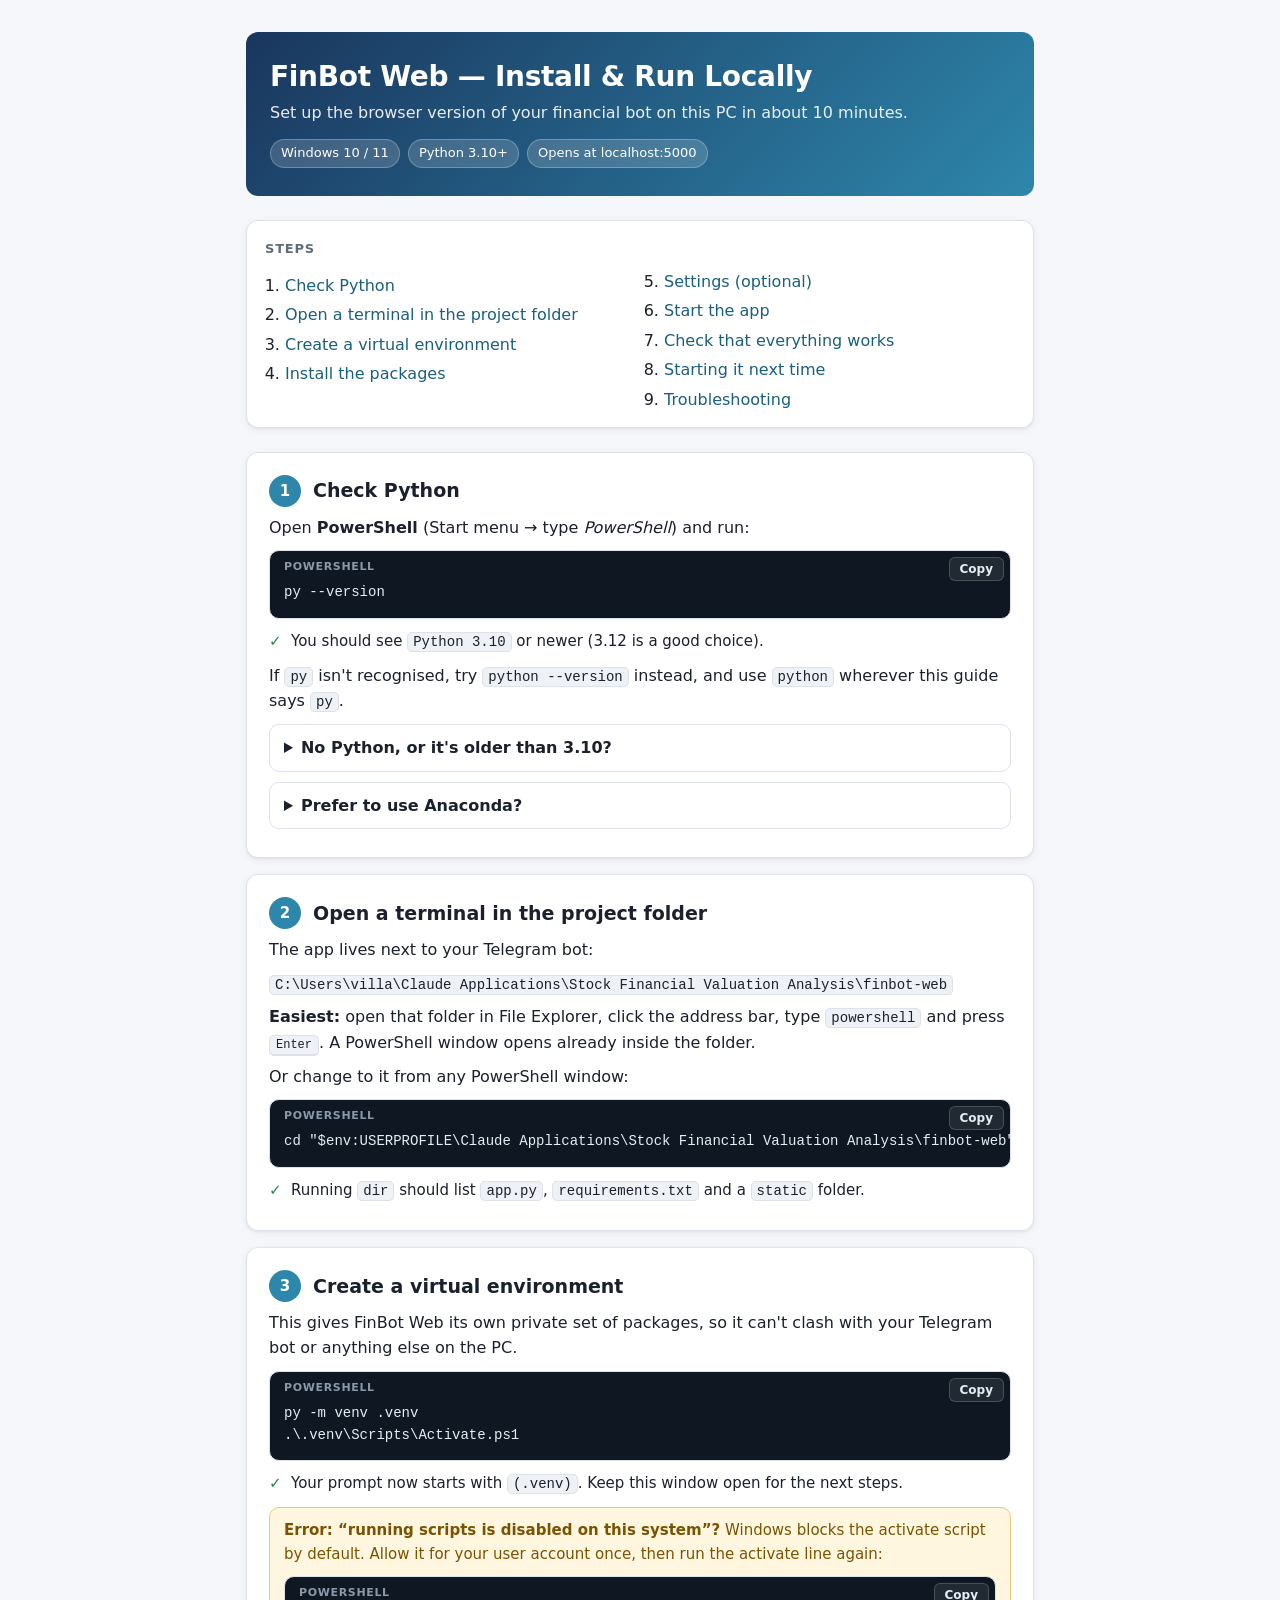
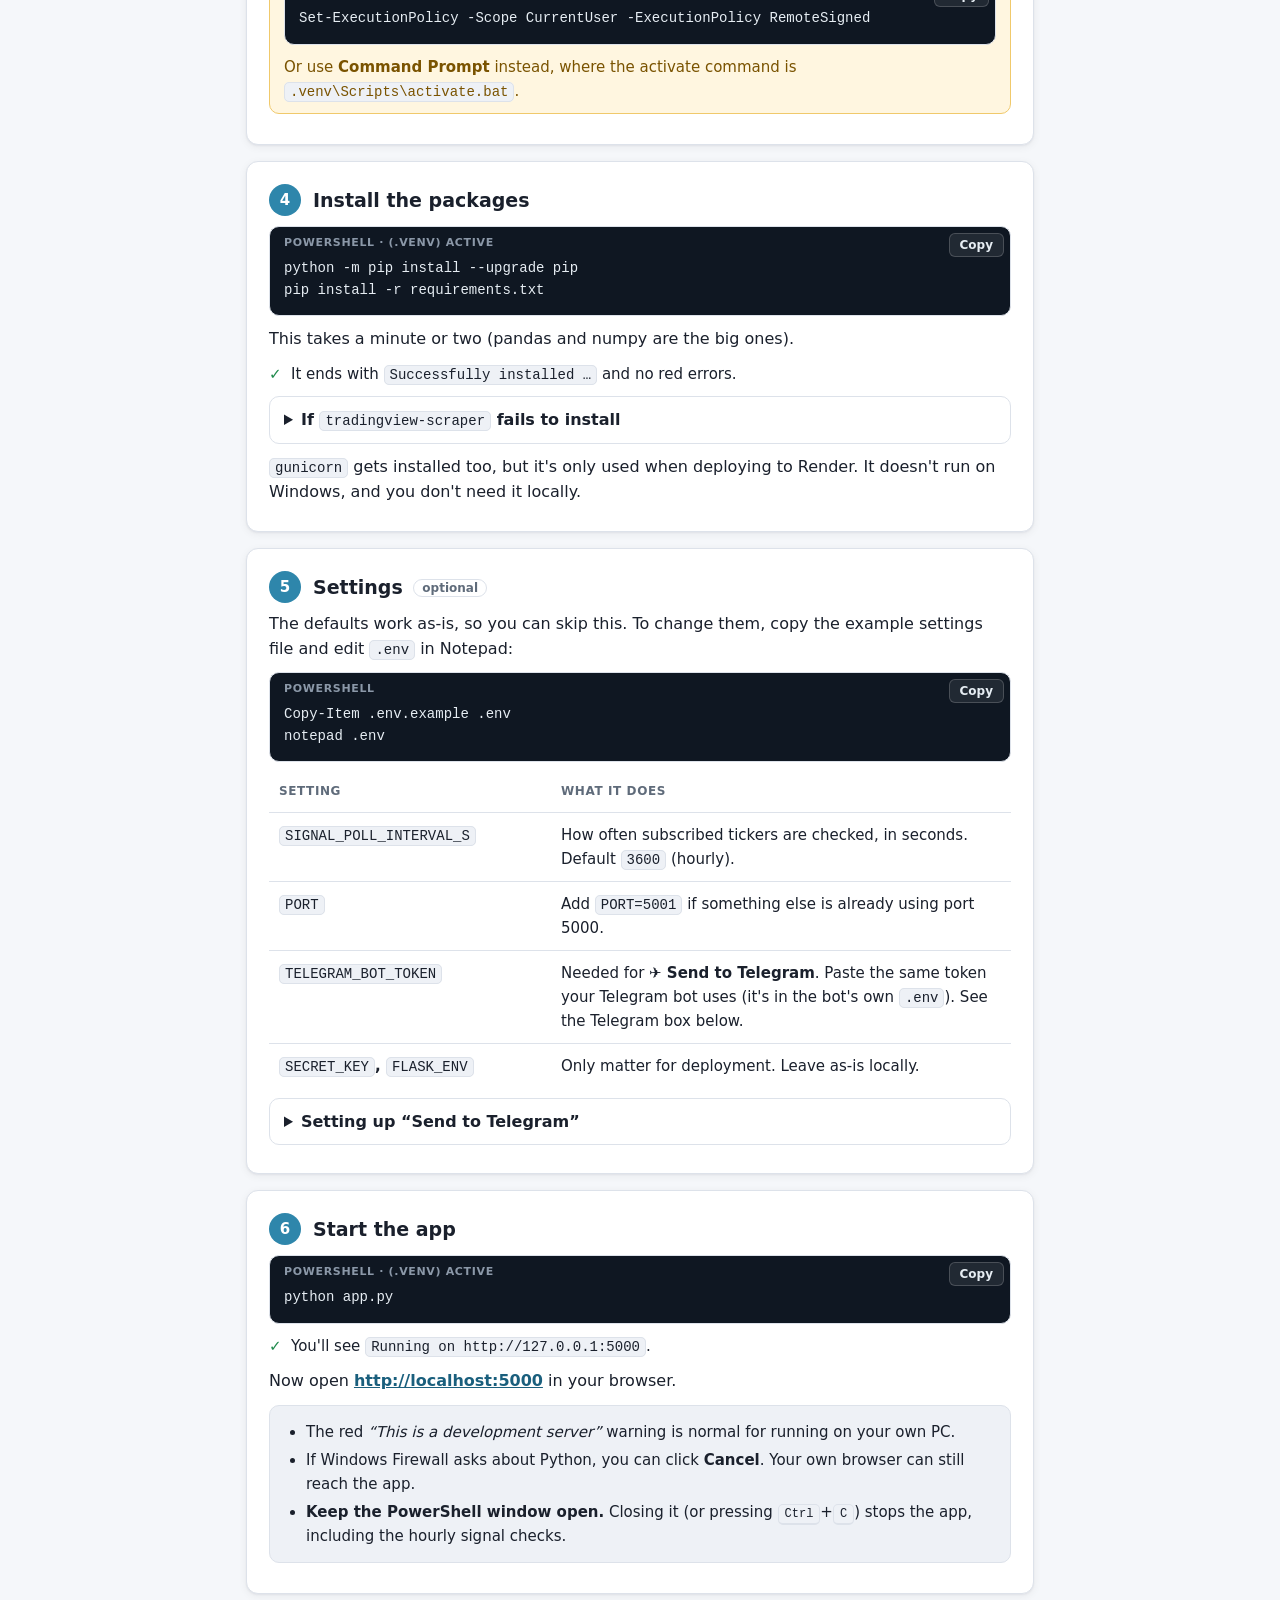
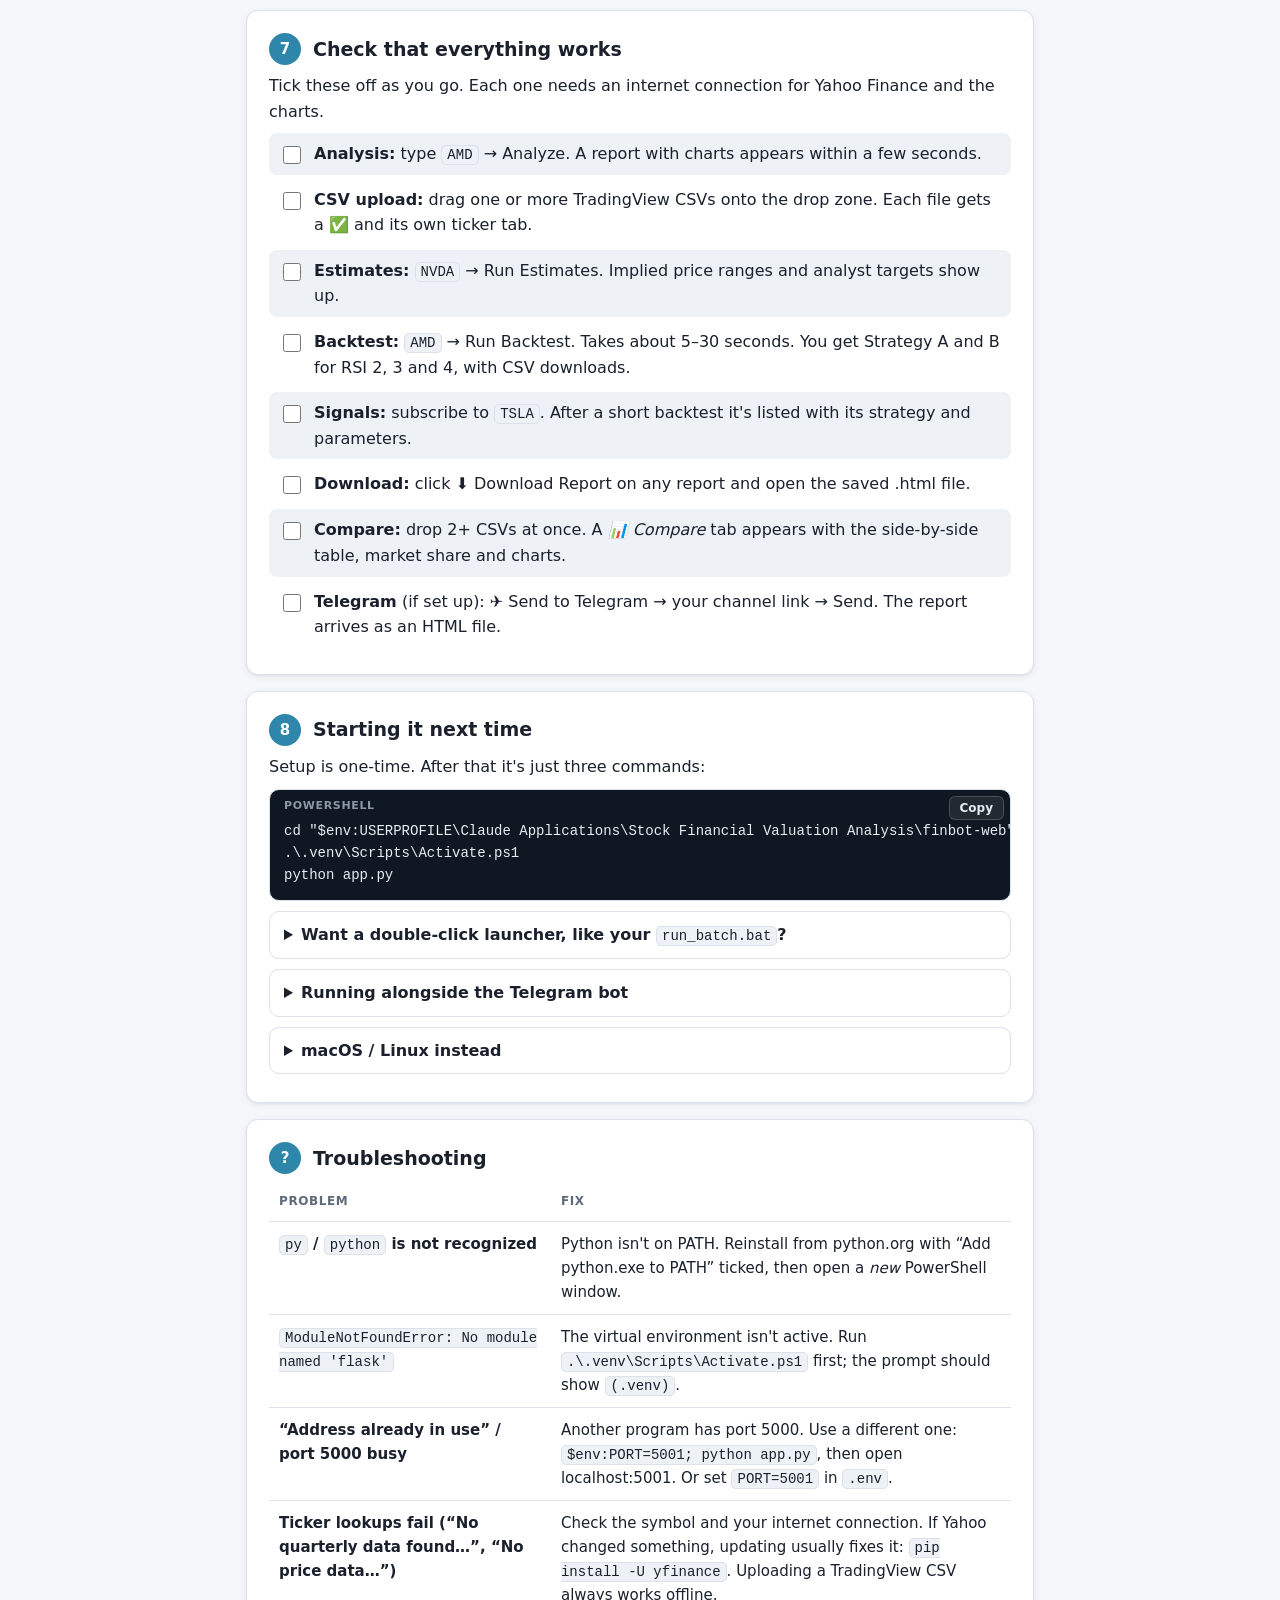
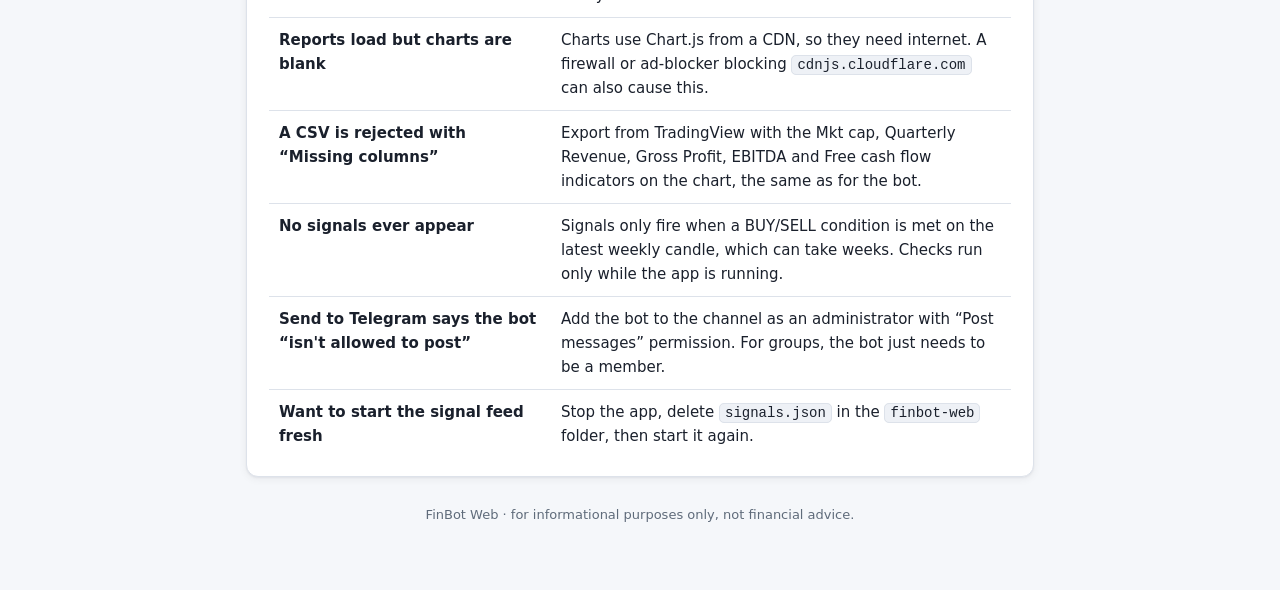
==== INSTALL.html @ ec4ba1fb "Add files via upload" ====
<!doctype html>
<html lang="en">
<head>
<meta charset="utf-8">
<meta name="viewport" content="width=device-width, initial-scale=1">
<title>FinBot Web — Local Install</title>
<style>
  :root {
    --bg: #f5f7fa; --surface: #ffffff; --surface-2: #eef1f6; --border: #dde2ea;
    --text: #1a202c; --muted: #5f6b7a; --accent: #2E86AB; --accent-ink: #1a5f7d;
    --ok: #1f8a4c; --warn-bg: #fff6e0; --warn-border: #f0c96b; --warn-ink: #7a5300;
    --code-bg: #0f1722; --code-ink: #e6edf3; --code-muted: #8b98a8;
    --radius: 12px; --shadow: 0 1px 2px rgba(16,24,40,.05), 0 2px 8px rgba(16,24,40,.06);
    color-scheme: light;
  }
  @media (prefers-color-scheme: dark) {
    :root:not([data-theme="light"]) {
      --bg: #0f1117; --surface: #171a22; --surface-2: #1f2430; --border: #2c3240;
      --text: #e5e9f0; --muted: #9aa4b2; --accent: #5ab0d6; --accent-ink: #8fcbe6;
      --ok: #45c47d; --warn-bg: #2d2513; --warn-border: #6b5520; --warn-ink: #f2d38a;
      --code-bg: #0a0d12; --code-ink: #e6edf3; --code-muted: #7d8898;
      --shadow: 0 1px 2px rgba(0,0,0,.4); color-scheme: dark;
    }
  }
  :root[data-theme="dark"] {
    --bg: #0f1117; --surface: #171a22; --surface-2: #1f2430; --border: #2c3240;
    --text: #e5e9f0; --muted: #9aa4b2; --accent: #5ab0d6; --accent-ink: #8fcbe6;
    --ok: #45c47d; --warn-bg: #2d2513; --warn-border: #6b5520; --warn-ink: #f2d38a;
    --code-bg: #0a0d12; --code-ink: #e6edf3; --code-muted: #7d8898;
    --shadow: 0 1px 2px rgba(0,0,0,.4); color-scheme: dark;
  }
  * { box-sizing: border-box; }
  html, body { margin: 0; }
  body {
    background: var(--bg); color: var(--text);
    font: 16px/1.6 -apple-system, BlinkMacSystemFont, "Segoe UI", system-ui, Roboto, sans-serif;
    -webkit-font-smoothing: antialiased;
  }
  .wrap { max-width: 820px; margin: 0 auto; padding: 32px 16px 64px; }
  header.hero {
    background: linear-gradient(135deg, #1a365d 0%, #2E86AB 100%); color: #fff;
    border-radius: var(--radius); padding: 28px 24px; margin-bottom: 24px;
  }
  .hero h1 { margin: 0 0 6px; font-size: 28px; line-height: 1.2; letter-spacing: -.3px; }
  .hero p { margin: 0; opacity: .9; }
  .hero .meta { margin-top: 14px; display: flex; flex-wrap: wrap; gap: 8px; }
  .pill { background: rgba(255,255,255,.16); border: 1px solid rgba(255,255,255,.25);
          padding: 3px 10px; border-radius: 999px; font-size: 13px; }

  nav.toc { background: var(--surface); border: 1px solid var(--border); border-radius: var(--radius);
            padding: 14px 18px; margin-bottom: 24px; box-shadow: var(--shadow); }
  nav.toc strong { font-size: 13px; text-transform: uppercase; letter-spacing: .06em; color: var(--muted); }
  nav.toc ol { margin: 8px 0 0; padding-left: 20px; columns: 2; column-gap: 28px; }
  @media (max-width: 560px) { nav.toc ol { columns: 1; } }
  nav.toc a { color: var(--accent-ink); text-decoration: none; }
  nav.toc a:hover { text-decoration: underline; }

  section.step { background: var(--surface); border: 1px solid var(--border); border-radius: var(--radius);
                 padding: 22px 22px 18px; margin-bottom: 16px; box-shadow: var(--shadow); scroll-margin-top: 12px; }
  .step-head { display: flex; align-items: center; gap: 12px; margin-bottom: 8px; }
  .num { flex: none; width: 32px; height: 32px; border-radius: 50%; background: var(--accent); color: #fff;
         display: grid; place-items: center; font-weight: 700; font-size: 15px; }
  .step-head h2 { margin: 0; font-size: 19px; line-height: 1.3; }
  .step-head .opt { font-size: 12px; font-weight: 600; color: var(--muted); border: 1px solid var(--border);
                    border-radius: 999px; padding: 1px 8px; margin-left: 4px; vertical-align: 2px; }
  section.step p, section.step li { color: var(--text); }
  .muted { color: var(--muted); }
  p { margin: 8px 0; }
  ul, ol { margin: 8px 0; padding-left: 22px; }
  li { margin: 4px 0; }
  kbd { font: 12px/1 Consolas, "Cascadia Mono", Menlo, monospace; border: 1px solid var(--border);
        border-bottom-width: 2px; border-radius: 5px; padding: 2px 6px; background: var(--surface-2); }
  code.inline { font: 14px Consolas, "Cascadia Mono", Menlo, monospace; background: var(--surface-2);
                border: 1px solid var(--border); border-radius: 5px; padding: 1px 5px; overflow-wrap: anywhere; }

  .code { position: relative; margin: 10px 0; border-radius: 10px; background: var(--code-bg);
          border: 1px solid var(--border); overflow: hidden; }
  .code .label { font: 600 11px/1 system-ui, sans-serif; letter-spacing: .06em; text-transform: uppercase;
                 color: var(--code-muted); padding: 10px 14px 0; }
  .code pre { margin: 0; padding: 10px 14px 14px; overflow-x: auto; color: var(--code-ink);
              font: 14px/1.55 Consolas, "Cascadia Mono", Menlo, monospace; tab-size: 2; }
  .code pre .c { color: var(--code-muted); }
  .copy { position: absolute; top: 6px; right: 6px; font: 600 12px system-ui, sans-serif; cursor: pointer;
          color: var(--code-ink); background: rgba(255,255,255,.08); border: 1px solid rgba(255,255,255,.18);
          border-radius: 6px; padding: 4px 10px; }
  .copy:hover { background: rgba(255,255,255,.16); }
  .copy.done { color: #7fe0a6; border-color: #3c8a5c; }

  .callout { border: 1px solid var(--warn-border); background: var(--warn-bg); color: var(--warn-ink);
             border-radius: 10px; padding: 10px 14px; margin: 12px 0; font-size: 15px; }
  .callout strong { color: inherit; }
  .callout.info { border-color: var(--border); background: var(--surface-2); color: var(--text); }

  .see { position: relative; padding-left: 22px; margin: 10px 0; font-size: 15px; overflow-wrap: anywhere; }
  .see::before { content: "✓"; position: absolute; left: 0; top: 0; color: var(--ok); font-weight: 700; }

  details { border: 1px solid var(--border); border-radius: 10px; padding: 0 14px; margin: 10px 0; background: var(--surface); }
  details[open] { padding-bottom: 10px; }
  summary { cursor: pointer; padding: 10px 0; font-weight: 600; }

  ul.checks { list-style: none; padding: 0; }
  ul.checks li { display: flex; gap: 10px; align-items: flex-start; padding: 8px 10px; border-radius: 8px; }
  ul.checks li:nth-child(odd) { background: var(--surface-2); }
  ul.checks input { margin-top: 5px; width: 18px; height: 18px; accent-color: var(--ok); flex: none; }
  ul.checks label { cursor: pointer; min-width: 0; overflow-wrap: anywhere; }
  ul.checks input:checked + label { color: var(--muted); text-decoration: line-through; }

  table { width: 100%; border-collapse: collapse; font-size: 15px; }
  th, td { text-align: left; vertical-align: top; padding: 10px 10px; border-bottom: 1px solid var(--border); }
  th { font-size: 12px; text-transform: uppercase; letter-spacing: .05em; color: var(--muted); }
  tr:last-child td { border-bottom: none; }
  td:first-child { font-weight: 600; width: 38%; }
  @media (max-width: 560px) {
    table, tbody, tr, td { display: block; width: 100% !important; }
    thead { display: none; }
    tr { border-bottom: 1px solid var(--border); padding: 6px 0; }
    td { border: none; padding: 4px 0; }
  }
  footer { color: var(--muted); font-size: 13px; text-align: center; margin-top: 28px; }
  a { color: var(--accent-ink); }
</style>
</head>
<body>
<div class="wrap">

<header class="hero">
  <h1>FinBot Web — Install &amp; Run Locally</h1>
  <p>Set up the browser version of your financial bot on this PC in about 10 minutes.</p>
  <div class="meta">
    <span class="pill">Windows 10 / 11</span>
    <span class="pill">Python 3.10+</span>
    <span class="pill">Opens at localhost:5000</span>
  </div>
</header>

<nav class="toc" aria-label="Steps">
  <strong>Steps</strong>
  <ol>
    <li><a href="#s1">Check Python</a></li>
    <li><a href="#s2">Open a terminal in the project folder</a></li>
    <li><a href="#s3">Create a virtual environment</a></li>
    <li><a href="#s4">Install the packages</a></li>
    <li><a href="#s5">Settings (optional)</a></li>
    <li><a href="#s6">Start the app</a></li>
    <li><a href="#s7">Check that everything works</a></li>
    <li><a href="#s8">Starting it next time</a></li>
    <li><a href="#trouble">Troubleshooting</a></li>
  </ol>
</nav>

<!-- 1 -->
<section class="step" id="s1">
  <div class="step-head"><div class="num">1</div><h2>Check Python</h2></div>
  <p>Open <strong>PowerShell</strong> (Start menu → type <em>PowerShell</em>) and run:</p>
  <div class="code"><div class="label">PowerShell</div><button class="copy">Copy</button><pre>py --version</pre></div>
  <div class="see">You should see <code class="inline">Python 3.10</code> or newer (3.12 is a good choice).</div>
  <p class="muted">If <code class="inline">py</code> isn't recognised, try <code class="inline">python --version</code> instead, and use <code class="inline">python</code> wherever this guide says <code class="inline">py</code>.</p>
  <details>
    <summary>No Python, or it's older than 3.10?</summary>
    <ol>
      <li>Download the Windows installer from <a href="https://www.python.org/downloads/" target="_blank" rel="noopener">python.org/downloads</a>.</li>
      <li>On the first screen, tick <strong>“Add python.exe to PATH”</strong>, then click <strong>Install Now</strong>.</li>
      <li>Close and reopen PowerShell, then run <code class="inline">py --version</code> again.</li>
    </ol>
  </details>
  <details>
    <summary>Prefer to use Anaconda?</summary>
    <p>That works too. In <strong>Anaconda Prompt</strong>, create and activate an environment, then skip Step 3:</p>
    <div class="code"><div class="label">Anaconda Prompt</div><button class="copy">Copy</button><pre>conda create -n finbot python=3.12 -y
conda activate finbot</pre></div>
  </details>
</section>

<!-- 2 -->
<section class="step" id="s2">
  <div class="step-head"><div class="num">2</div><h2>Open a terminal in the project folder</h2></div>
  <p>The app lives next to your Telegram bot:</p>
  <p><code class="inline">C:\Users\villa\Claude Applications\Stock Financial Valuation Analysis\finbot-web</code></p>
  <p><strong>Easiest:</strong> open that folder in File Explorer, click the address bar, type <code class="inline">powershell</code> and press <kbd>Enter</kbd>. A PowerShell window opens already inside the folder.</p>
  <p>Or change to it from any PowerShell window:</p>
  <div class="code"><div class="label">PowerShell</div><button class="copy">Copy</button><pre>cd "$env:USERPROFILE\Claude Applications\Stock Financial Valuation Analysis\finbot-web"</pre></div>
  <div class="see">Running <code class="inline">dir</code> should list <code class="inline">app.py</code>, <code class="inline">requirements.txt</code> and a <code class="inline">static</code> folder.</div>
</section>

<!-- 3 -->
<section class="step" id="s3">
  <div class="step-head"><div class="num">3</div><h2>Create a virtual environment</h2></div>
  <p>This gives FinBot Web its own private set of packages, so it can't clash with your Telegram bot or anything else on the PC.</p>
  <div class="code"><div class="label">PowerShell</div><button class="copy">Copy</button><pre>py -m venv .venv
.\.venv\Scripts\Activate.ps1</pre></div>
  <div class="see">Your prompt now starts with <code class="inline">(.venv)</code>. Keep this window open for the next steps.</div>
  <div class="callout"><strong>Error: “running scripts is disabled on this system”?</strong> Windows blocks the activate script by default. Allow it for your user account once, then run the activate line again:
    <div class="code"><div class="label">PowerShell</div><button class="copy">Copy</button><pre>Set-ExecutionPolicy -Scope CurrentUser -ExecutionPolicy RemoteSigned</pre></div>
    Or use <strong>Command Prompt</strong> instead, where the activate command is <code class="inline">.venv\Scripts\activate.bat</code>.
  </div>
</section>

<!-- 4 -->
<section class="step" id="s4">
  <div class="step-head"><div class="num">4</div><h2>Install the packages</h2></div>
  <div class="code"><div class="label">PowerShell · (.venv) active</div><button class="copy">Copy</button><pre>python -m pip install --upgrade pip
pip install -r requirements.txt</pre></div>
  <p class="muted">This takes a minute or two (pandas and numpy are the big ones).</p>
  <div class="see">It ends with <code class="inline">Successfully installed …</code> and no red errors.</div>
  <details>
    <summary>If <code class="inline">tradingview-scraper</code> fails to install</summary>
    <p>It's optional. It only adds next-quarter estimates to reports built from a typed ticker, and the app runs fine without it. Install everything else with:</p>
    <div class="code"><div class="label">PowerShell · (.venv) active</div><button class="copy">Copy</button><pre>pip install flask pandas numpy yfinance requests python-dotenv</pre></div>
  </details>
  <p class="muted"><code class="inline">gunicorn</code> gets installed too, but it's only used when deploying to Render. It doesn't run on Windows, and you don't need it locally.</p>
</section>

<!-- 5 -->
<section class="step" id="s5">
  <div class="step-head"><div class="num">5</div><h2>Settings <span class="opt">optional</span></h2></div>
  <p>The defaults work as-is, so you can skip this. To change them, copy the example settings file and edit <code class="inline">.env</code> in Notepad:</p>
  <div class="code"><div class="label">PowerShell</div><button class="copy">Copy</button><pre>Copy-Item .env.example .env
notepad .env</pre></div>
  <table>
    <thead><tr><th>Setting</th><th>What it does</th></tr></thead>
    <tbody>
      <tr><td><code class="inline">SIGNAL_POLL_INTERVAL_S</code></td><td>How often subscribed tickers are checked, in seconds. Default <code class="inline">3600</code> (hourly).</td></tr>
      <tr><td><code class="inline">PORT</code></td><td>Add <code class="inline">PORT=5001</code> if something else is already using port 5000.</td></tr>
      <tr><td><code class="inline">TELEGRAM_BOT_TOKEN</code></td><td>Needed for <strong>✈ Send to Telegram</strong>. Paste the same token your Telegram bot uses (it's in the bot's own <code class="inline">.env</code>). See the Telegram box below.</td></tr>
      <tr><td><code class="inline">SECRET_KEY</code>, <code class="inline">FLASK_ENV</code></td><td>Only matter for deployment. Leave as-is locally.</td></tr>
    </tbody>
  </table>
  <details>
    <summary>Setting up “Send to Telegram”</summary>
    <ol>
      <li>Copy the <code class="inline">TELEGRAM_BOT_TOKEN=…</code> line from your Telegram bot's <code class="inline">.env</code> into this folder's <code class="inline">.env</code>.</li>
      <li>In Telegram, open your channel → <strong>Administrators</strong> → <strong>Add Admin</strong> → pick your bot and allow <strong>Post messages</strong>.</li>
      <li>Restart the app. In the Analysis tab, open a report, click <strong>✈ Send to Telegram</strong>, enter <code class="inline">https://t.me/yourchannel</code> and click Send. Channels you've sent to are remembered.</li>
    </ol>
    <p class="muted">Private invite links (<code class="inline">t.me/+…</code>) don't work for bots. For a private channel, use its numeric ID, which starts with <code class="inline">-100</code>.</p>
  </details>
</section>

<!-- 6 -->
<section class="step" id="s6">
  <div class="step-head"><div class="num">6</div><h2>Start the app</h2></div>
  <div class="code"><div class="label">PowerShell · (.venv) active</div><button class="copy">Copy</button><pre>python app.py</pre></div>
  <div class="see">You'll see <code class="inline">Running on http://127.0.0.1:5000</code>.</div>
  <p>Now open <a href="http://localhost:5000" target="_blank" rel="noopener"><strong>http://localhost:5000</strong></a> in your browser.</p>
  <div class="callout info">
    <ul style="margin:0">
      <li>The red <em>“This is a development server”</em> warning is normal for running on your own PC.</li>
      <li>If Windows Firewall asks about Python, you can click <strong>Cancel</strong>. Your own browser can still reach the app.</li>
      <li><strong>Keep the PowerShell window open.</strong> Closing it (or pressing <kbd>Ctrl</kbd>+<kbd>C</kbd>) stops the app, including the hourly signal checks.</li>
    </ul>
  </div>
</section>

<!-- 7 -->
<section class="step" id="s7">
  <div class="step-head"><div class="num">7</div><h2>Check that everything works</h2></div>
  <p class="muted">Tick these off as you go. Each one needs an internet connection for Yahoo Finance and the charts.</p>
  <ul class="checks" id="checks">
    <li><input type="checkbox" id="c1"><label for="c1"><strong>Analysis:</strong> type <code class="inline">AMD</code> → Analyze. A report with charts appears within a few seconds.</label></li>
    <li><input type="checkbox" id="c2"><label for="c2"><strong>CSV upload:</strong> drag one or more TradingView CSVs onto the drop zone. Each file gets a ✅ and its own ticker tab.</label></li>
    <li><input type="checkbox" id="c3"><label for="c3"><strong>Estimates:</strong> <code class="inline">NVDA</code> → Run Estimates. Implied price ranges and analyst targets show up.</label></li>
    <li><input type="checkbox" id="c4"><label for="c4"><strong>Backtest:</strong> <code class="inline">AMD</code> → Run Backtest. Takes about 5–30 seconds. You get Strategy A and B for RSI 2, 3 and 4, with CSV downloads.</label></li>
    <li><input type="checkbox" id="c5"><label for="c5"><strong>Signals:</strong> subscribe to <code class="inline">TSLA</code>. After a short backtest it's listed with its strategy and parameters.</label></li>
    <li><input type="checkbox" id="c6"><label for="c6"><strong>Download:</strong> click ⬇ Download Report on any report and open the saved .html file.</label></li>
    <li><input type="checkbox" id="c7"><label for="c7"><strong>Compare:</strong> drop 2+ CSVs at once. A <em>📊 Compare</em> tab appears with the side-by-side table, market share and charts.</label></li>
    <li><input type="checkbox" id="c8"><label for="c8"><strong>Telegram</strong> (if set up): ✈ Send to Telegram → your channel link → Send. The report arrives as an HTML file.</label></li>
  </ul>
</section>

<!-- 8 -->
<section class="step" id="s8">
  <div class="step-head"><div class="num">8</div><h2>Starting it next time</h2></div>
  <p>Setup is one-time. After that it's just three commands:</p>
  <div class="code"><div class="label">PowerShell</div><button class="copy">Copy</button><pre>cd "$env:USERPROFILE\Claude Applications\Stock Financial Valuation Analysis\finbot-web"
.\.venv\Scripts\Activate.ps1
python app.py</pre></div>
  <details>
    <summary>Want a double-click launcher, like your <code class="inline">run_batch.bat</code>?</summary>
    <p>Save this as <code class="inline">run_finbot.bat</code> inside the <code class="inline">finbot-web</code> folder. Double-clicking it sets everything up the first time, starts the app, and opens your browser.</p>
    <div class="code"><div class="label">run_finbot.bat</div><button class="copy">Copy</button><pre>@echo off
cd /d "%~dp0"
if not exist ".venv\Scripts\python.exe" (
  echo First run: creating virtual environment and installing packages...
  py -m venv .venv || python -m venv .venv
  ".venv\Scripts\python.exe" -m pip install --upgrade pip
  ".venv\Scripts\python.exe" -m pip install -r requirements.txt
)
<span class="c">rem open the browser a few seconds after the server starts</span>
start "" cmd /c "timeout /t 4 >nul & start http://localhost:5000"
".venv\Scripts\python.exe" app.py
pause</pre></div>
  </details>
  <details>
    <summary>Running alongside the Telegram bot</summary>
    <p>They're fully independent and can run at the same time, each in its own window. The bot keeps its watchers in <code class="inline">notifications.json</code>. The web app keeps subscriptions and the signal feed in <code class="inline">finbot-web\signals.json</code>, which is created automatically.</p>
  </details>
  <details>
    <summary>macOS / Linux instead</summary>
    <div class="code"><div class="label">Terminal</div><button class="copy">Copy</button><pre>cd path/to/finbot-web
python3 -m venv .venv
source .venv/bin/activate
pip install -r requirements.txt
python app.py</pre></div>
    <p class="muted">On macOS, port 5000 is often taken by AirPlay Receiver. If so, run <code class="inline">PORT=5001 python app.py</code> and open localhost:5001.</p>
  </details>
</section>

<!-- Troubleshooting -->
<section class="step" id="trouble">
  <div class="step-head"><div class="num">?</div><h2>Troubleshooting</h2></div>
  <table>
    <thead><tr><th>Problem</th><th>Fix</th></tr></thead>
    <tbody>
      <tr><td><code class="inline">py</code> / <code class="inline">python</code> is not recognized</td>
          <td>Python isn't on PATH. Reinstall from python.org with “Add python.exe to PATH” ticked, then open a <em>new</em> PowerShell window.</td></tr>
      <tr><td><code class="inline">ModuleNotFoundError: No module named 'flask'</code></td>
          <td>The virtual environment isn't active. Run <code class="inline">.\.venv\Scripts\Activate.ps1</code> first; the prompt should show <code class="inline">(.venv)</code>.</td></tr>
      <tr><td>“Address already in use” / port 5000 busy</td>
          <td>Another program has port 5000. Use a different one: <code class="inline">$env:PORT=5001; python app.py</code>, then open localhost:5001. Or set <code class="inline">PORT=5001</code> in <code class="inline">.env</code>.</td></tr>
      <tr><td>Ticker lookups fail (“No quarterly data found…”, “No price data…”)</td>
          <td>Check the symbol and your internet connection. If Yahoo changed something, updating usually fixes it: <code class="inline">pip install -U yfinance</code>. Uploading a TradingView CSV always works offline.</td></tr>
      <tr><td>Reports load but charts are blank</td>
          <td>Charts use Chart.js from a CDN, so they need internet. A firewall or ad-blocker blocking <code class="inline">cdnjs.cloudflare.com</code> can also cause this.</td></tr>
      <tr><td>A CSV is rejected with “Missing columns”</td>
          <td>Export from TradingView with the Mkt cap, Quarterly Revenue, Gross Profit, EBITDA and Free cash flow indicators on the chart, the same as for the bot.</td></tr>
      <tr><td>No signals ever appear</td>
          <td>Signals only fire when a BUY/SELL condition is met on the latest weekly candle, which can take weeks. Checks run only while the app is running.</td></tr>
      <tr><td>Send to Telegram says the bot “isn't allowed to post”</td>
          <td>Add the bot to the channel as an administrator with “Post messages” permission. For groups, the bot just needs to be a member.</td></tr>
      <tr><td>Want to start the signal feed fresh</td>
          <td>Stop the app, delete <code class="inline">signals.json</code> in the <code class="inline">finbot-web</code> folder, then start it again.</td></tr>
    </tbody>
  </table>
</section>

<footer>FinBot Web · for informational purposes only, not financial advice.</footer>
</div>

<script>
  // Copy buttons
  document.querySelectorAll(".code").forEach(function (block) {
    var btn = block.querySelector(".copy");
    if (!btn) return;
    btn.addEventListener("click", function () {
      var text = block.querySelector("pre").innerText.replace(/\u00a0/g, " ").replace(/\s+$/, "");
      var done = function () {
        btn.textContent = "Copied"; btn.classList.add("done");
        setTimeout(function () { btn.textContent = "Copy"; btn.classList.remove("done"); }, 1400);
      };
      if (navigator.clipboard && window.isSecureContext) {
        navigator.clipboard.writeText(text).then(done, fallback);
      } else { fallback(); }
      function fallback() {
        var ta = document.createElement("textarea");
        ta.value = text; ta.style.position = "fixed"; ta.style.opacity = "0";
        document.body.appendChild(ta); ta.select();
        try { document.execCommand("copy"); done(); } catch (e) {}
        ta.remove();
      }
    });
  });

  // Remember checklist ticks in this browser (optional convenience)
  var KEY = "finbot-install-checks";
  var saved = {};
  try { saved = JSON.parse(localStorage.getItem(KEY) || "{}") || {}; } catch (e) {}
  document.querySelectorAll("#checks input").forEach(function (cb) {
    cb.checked = !!saved[cb.id];
    cb.addEventListener("change", function () {
      saved[cb.id] = cb.checked;
      try { localStorage.setItem(KEY, JSON.stringify(saved)); } catch (e) {}
    });
  });
</script>
</body>
</html>
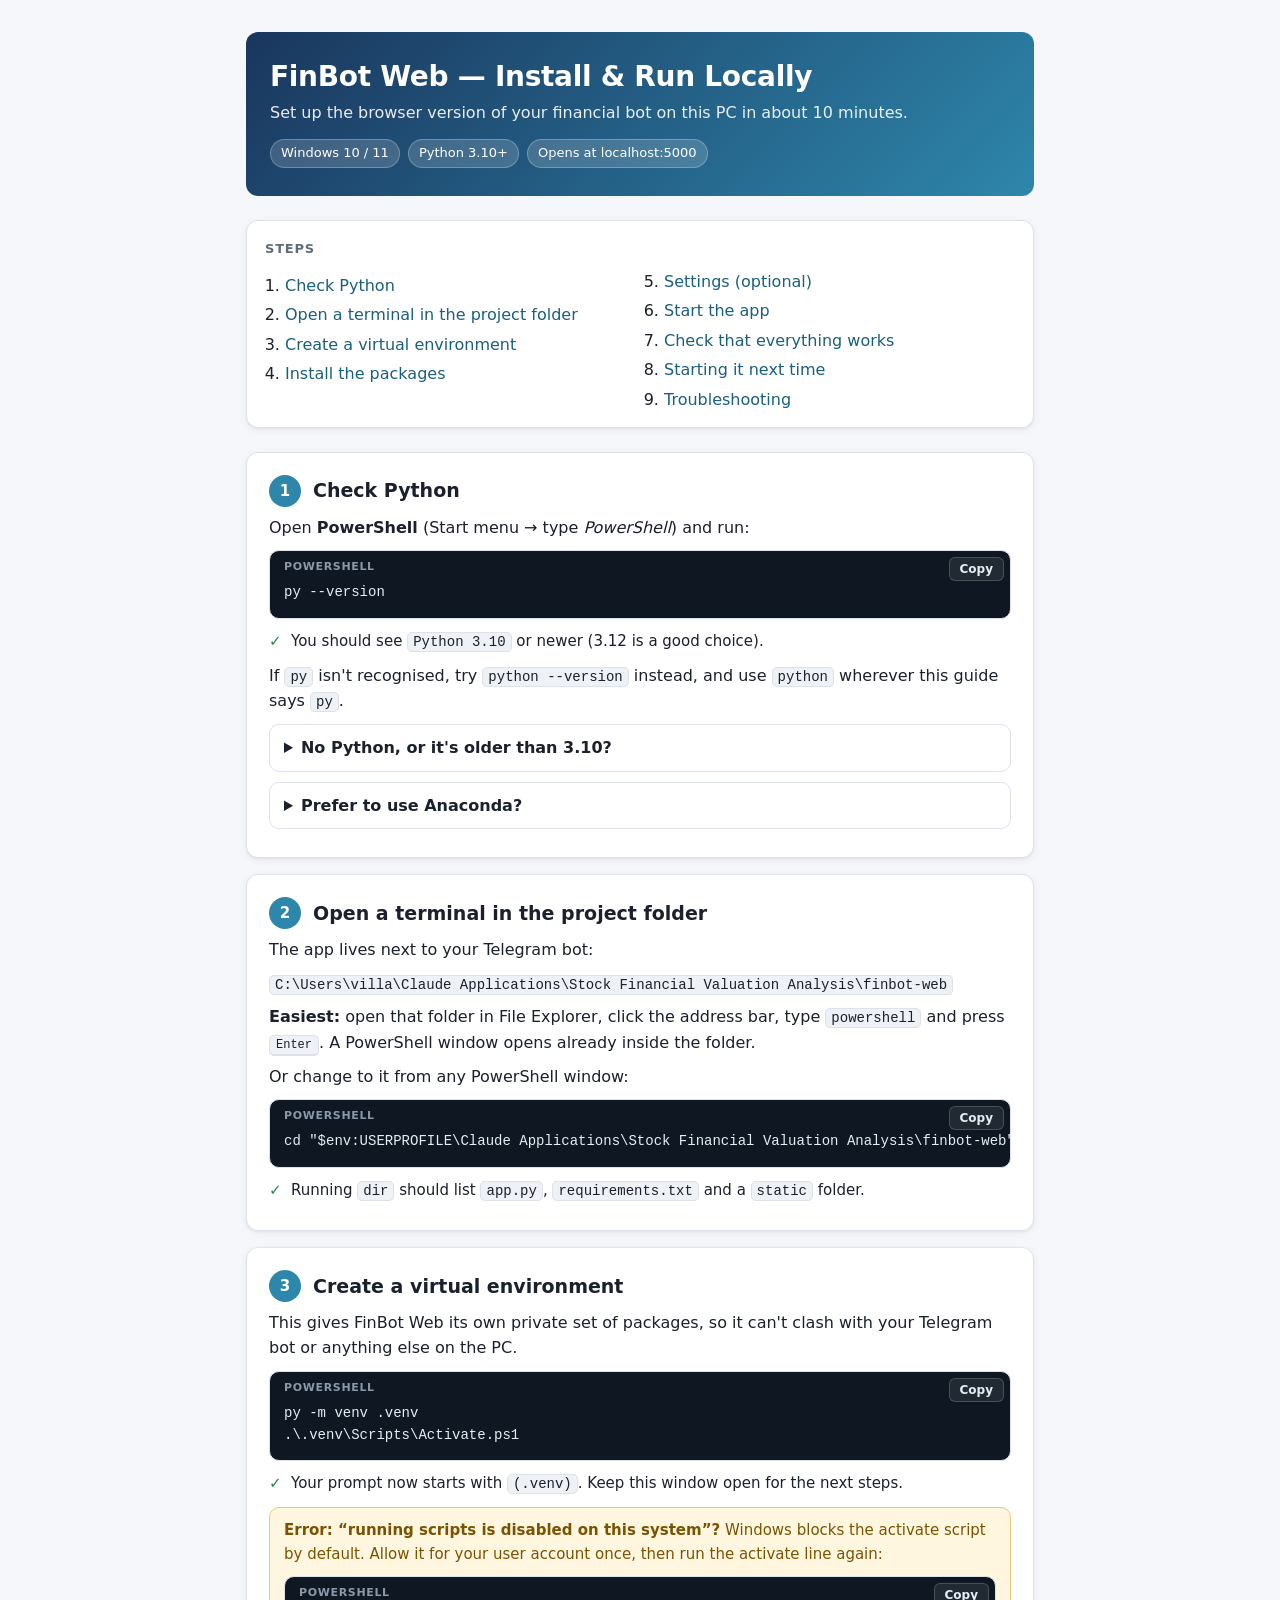
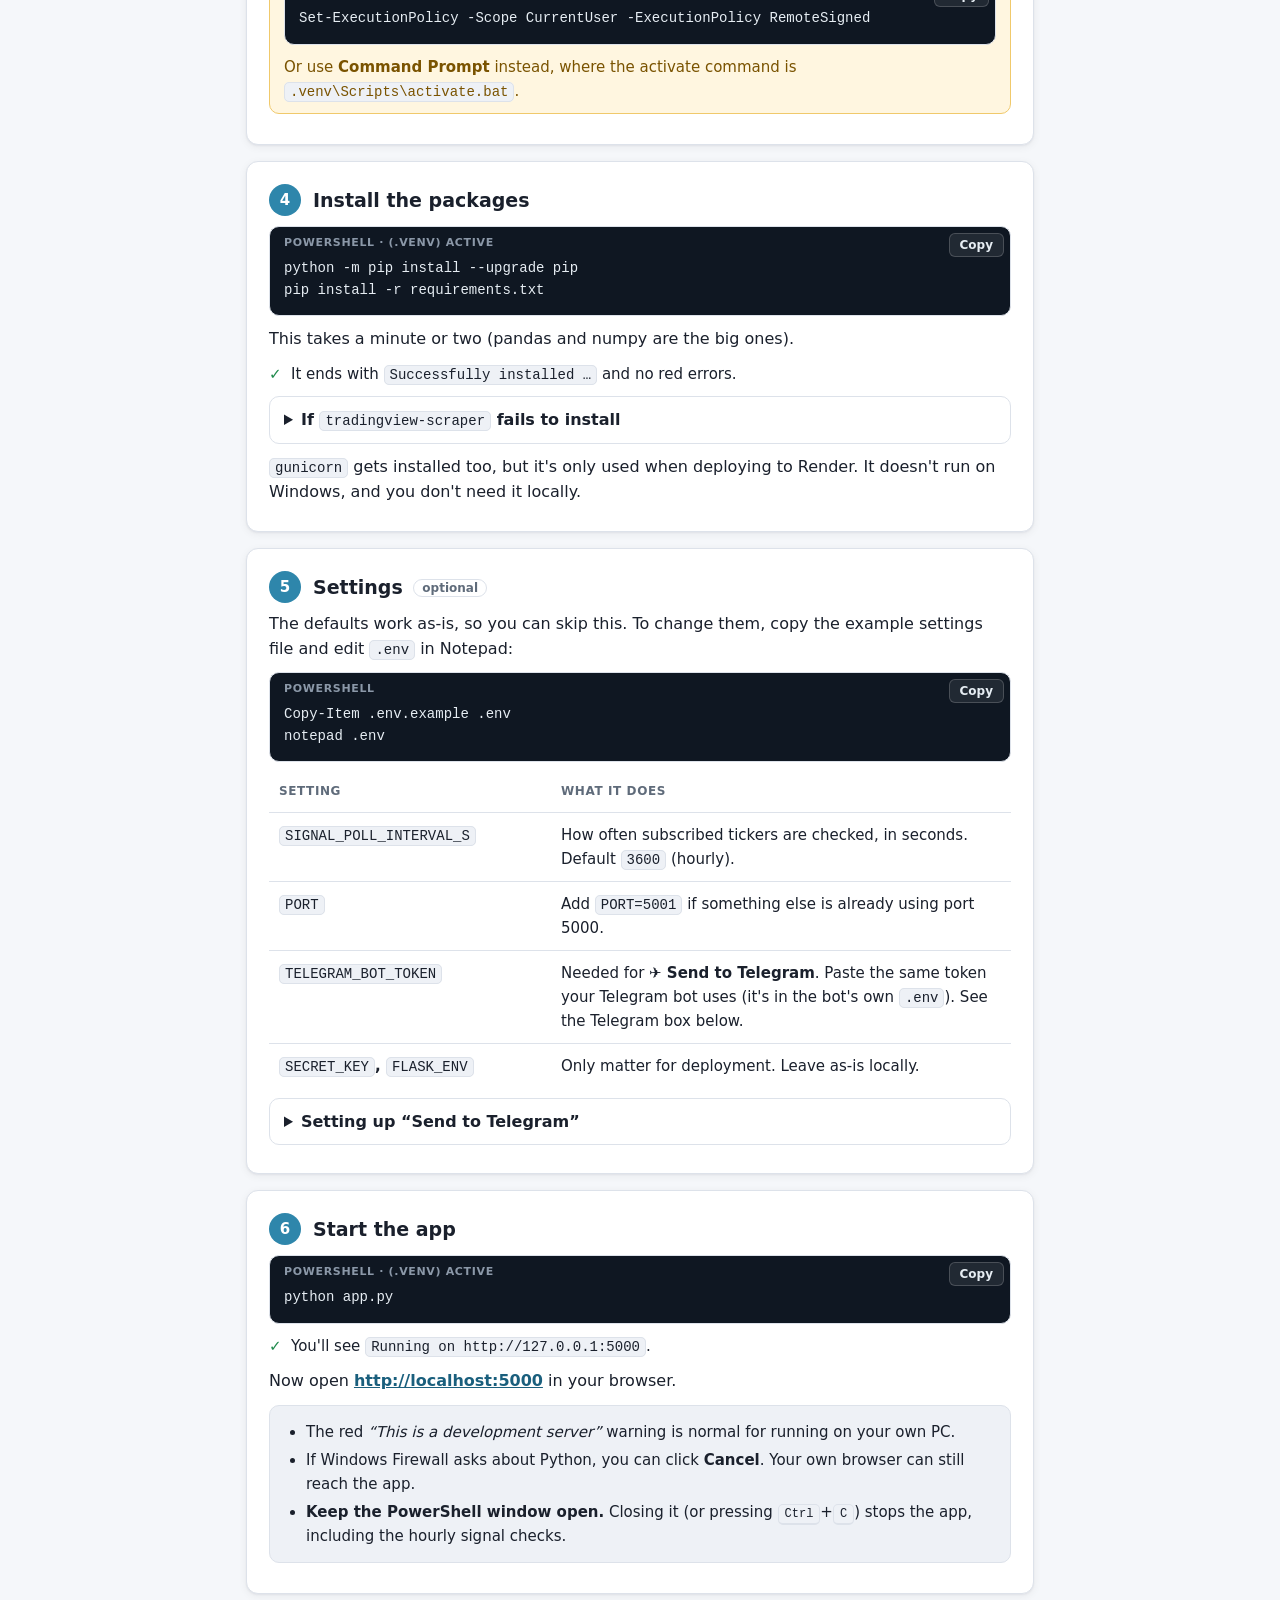
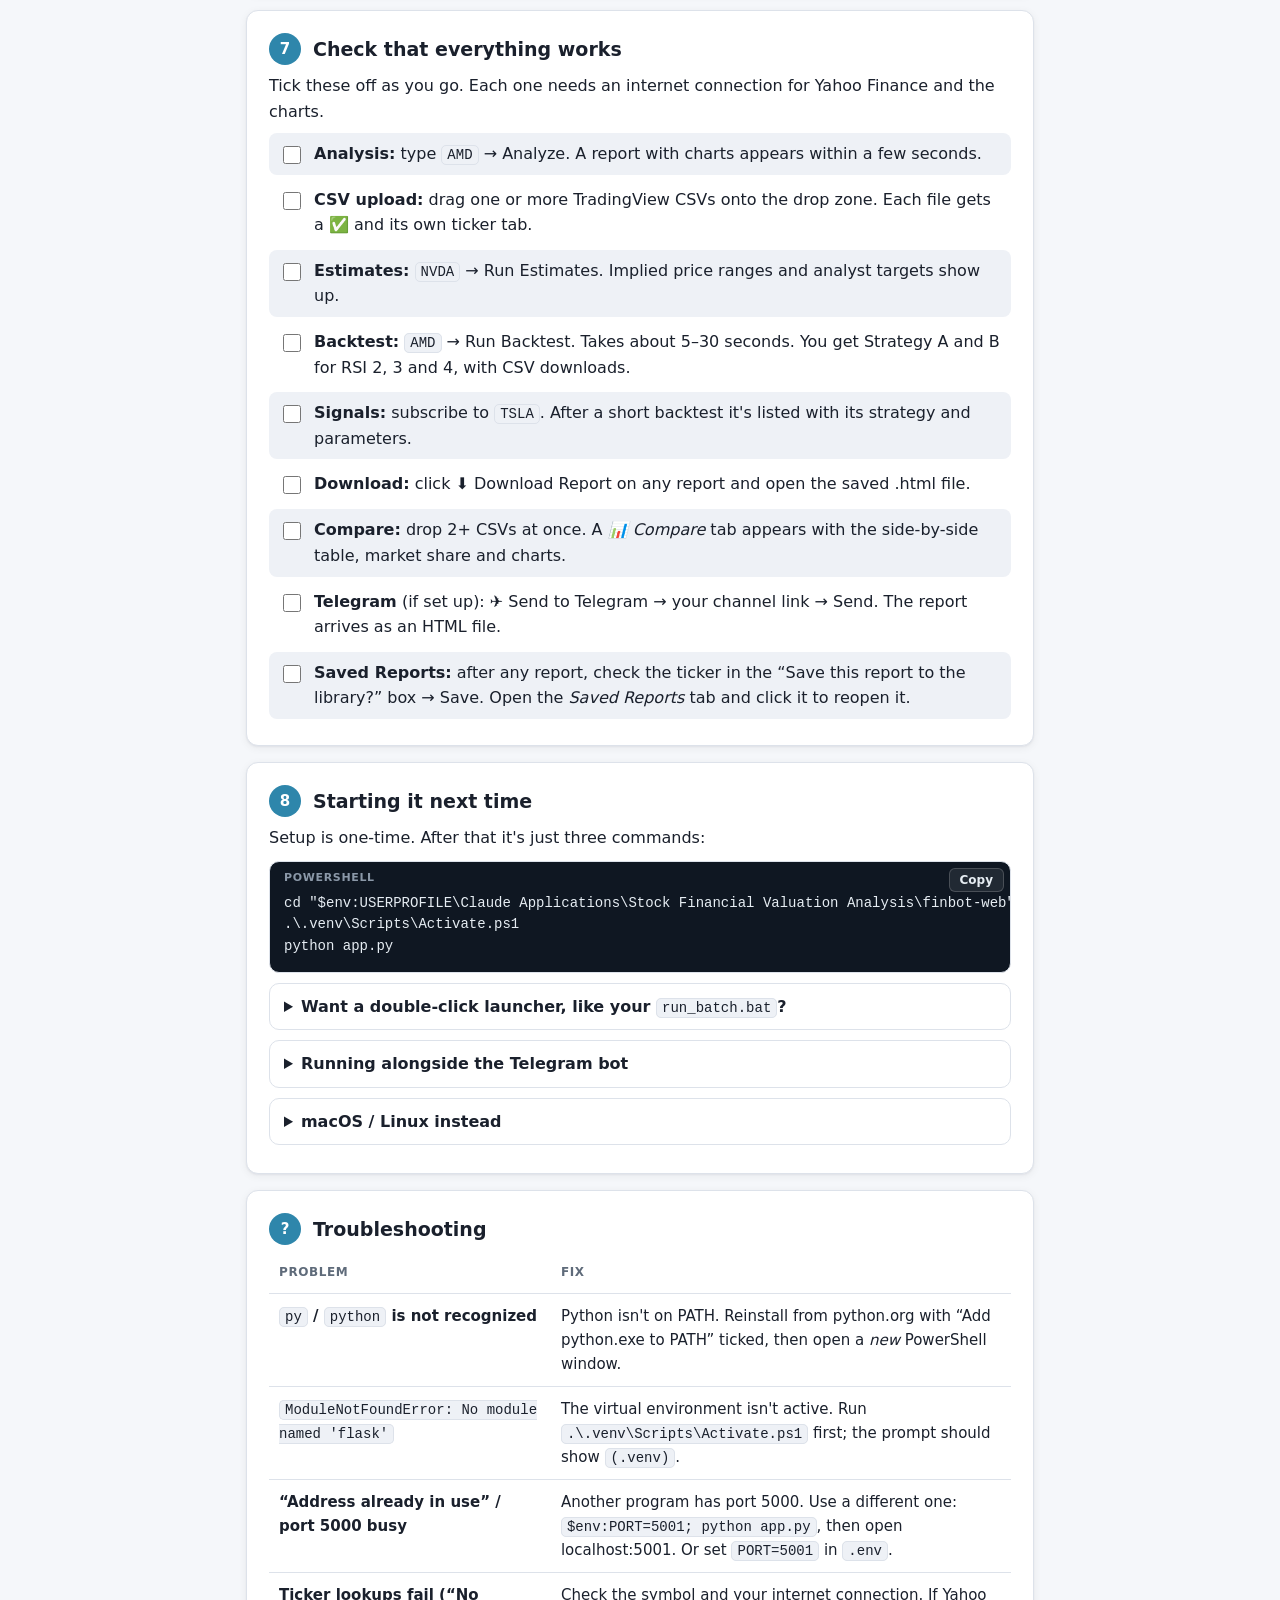
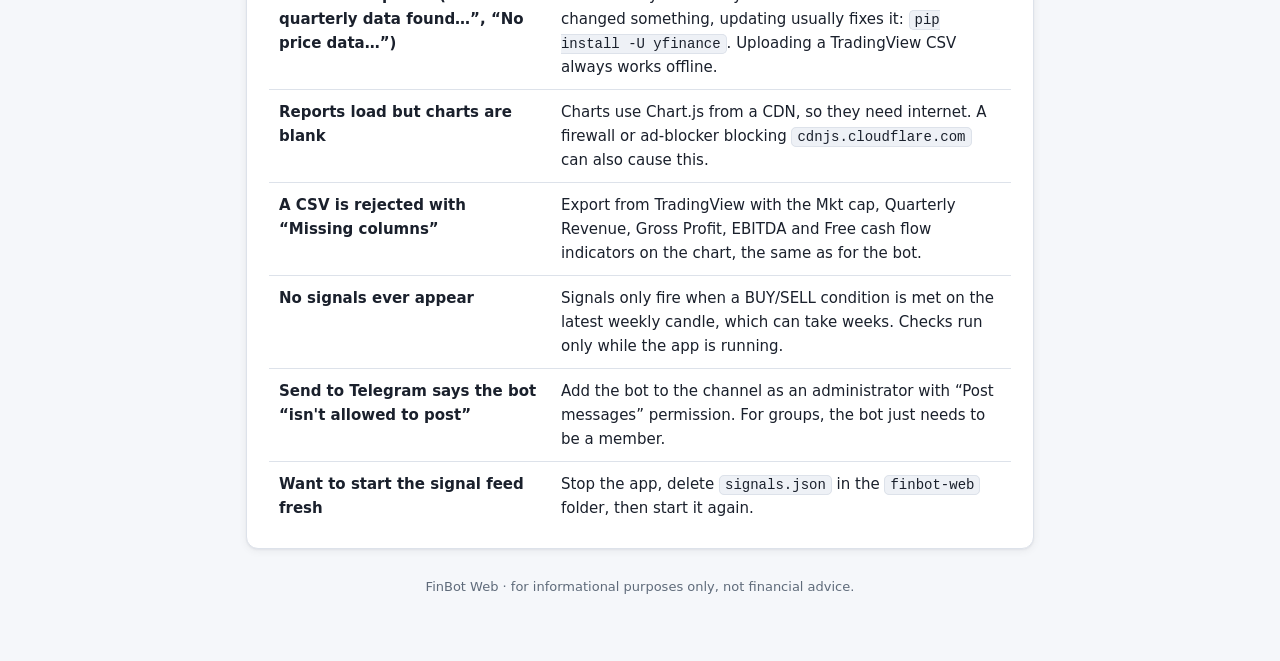
==== commit 29cd3a86: "v0.2_saved reports" ====
--- a/INSTALL.html
+++ b/INSTALL.html
@@ -264,6 +264,7 @@
     <li><input type="checkbox" id="c6"><label for="c6"><strong>Download:</strong> click ⬇ Download Report on any report and open the saved .html file.</label></li>
     <li><input type="checkbox" id="c7"><label for="c7"><strong>Compare:</strong> drop 2+ CSVs at once. A <em>📊 Compare</em> tab appears with the side-by-side table, market share and charts.</label></li>
     <li><input type="checkbox" id="c8"><label for="c8"><strong>Telegram</strong> (if set up): ✈ Send to Telegram → your channel link → Send. The report arrives as an HTML file.</label></li>
+    <li><input type="checkbox" id="c9"><label for="c9"><strong>Saved Reports:</strong> after any report, check the ticker in the “Save this report to the library?” box → Save. Open the <em>Saved Reports</em> tab and click it to reopen it.</label></li>
   </ul>
 </section>
 
